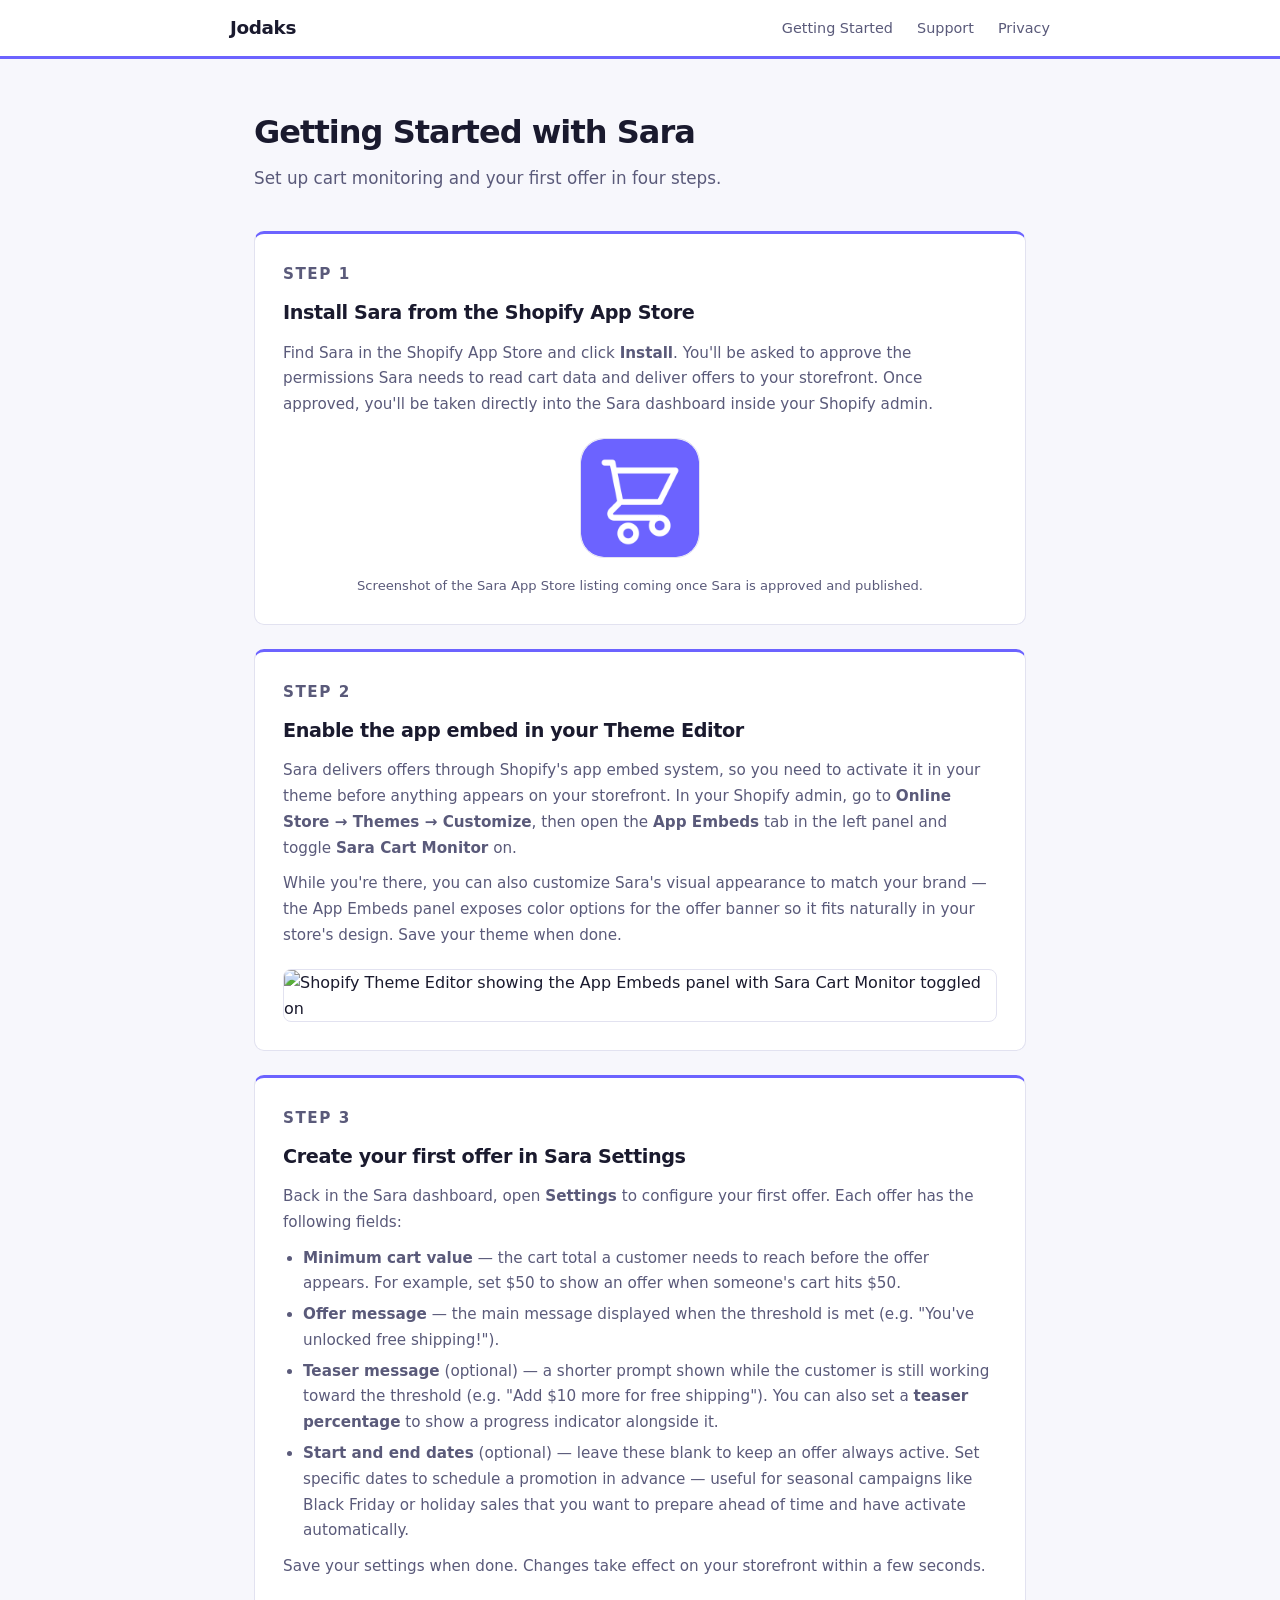
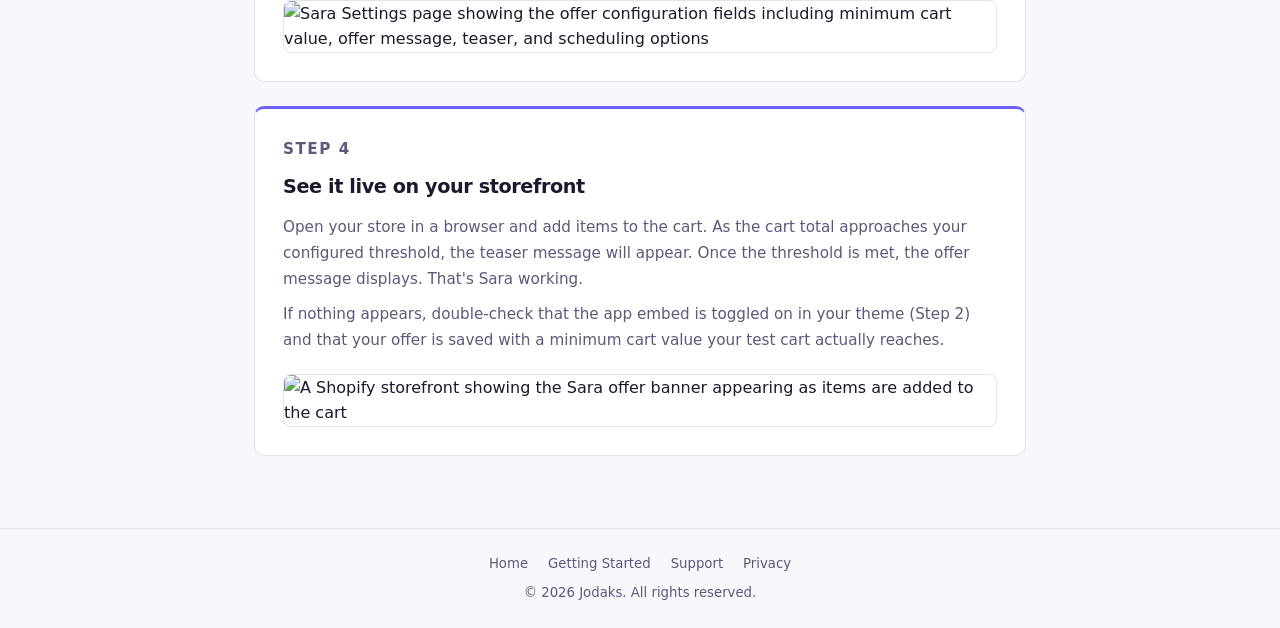
==== getting-started.html @ 85f04c6c "Add Getting Started guide page with nav links across all pages" ====
<!DOCTYPE html>
<html lang="en">
<head>
  <meta charset="UTF-8" />
  <meta name="viewport" content="width=device-width, initial-scale=1.0" />
  <title>Getting Started with Sara — Jodaks</title>
  <meta name="description" content="Step-by-step guide to installing and configuring Sara, the Shopify cart monitoring app by Jodaks." />
  <link rel="stylesheet" href="style.css" />
  <style>
    .step-number {
      font-size: 0.75rem;
      font-weight: 600;
      letter-spacing: 0.1em;
      text-transform: uppercase;
      color: var(--accent);
      margin-bottom: 0.4rem;
    }

    .step-card {
      background: var(--surface);
      border: 1px solid var(--border);
      border-top: 3px solid var(--accent);
      border-radius: var(--radius);
      padding: 1.75rem;
      margin-bottom: 1.5rem;
    }

    .step-card h2 {
      font-size: 1.2rem;
      font-weight: 700;
      letter-spacing: -0.02em;
      margin-bottom: 0.75rem;
    }

    .step-card p {
      color: var(--text-muted);
      font-size: 0.95rem;
      line-height: 1.7;
      margin-bottom: 0.6rem;
    }

    .step-card p:last-of-type {
      margin-bottom: 0;
    }

    .step-card ul {
      color: var(--text-muted);
      font-size: 0.95rem;
      line-height: 1.7;
      padding-left: 1.25rem;
      margin-bottom: 0.6rem;
    }

    .step-card li {
      margin-bottom: 0.3rem;
    }

    .step-screenshot {
      display: block;
      width: 100%;
      margin-top: 1.25rem;
      border-radius: calc(var(--radius) - 2px);
      border: 1px solid var(--border);
    }
  </style>
</head>
<body>

  <nav>
    <div class="nav-inner">
      <a href="index.html" class="nav-brand">Jodaks</a>
      <ul class="nav-links">
        <li><a href="getting-started.html">Getting Started</a></li>
        <li><a href="support.html">Support</a></li>
        <li><a href="privacy.html">Privacy</a></li>
      </ul>
    </div>
  </nav>

  <main>
    <div class="page-header">
      <h1>Getting Started with Sara</h1>
      <p>Set up cart monitoring and your first offer in four steps.</p>
    </div>

    <!-- Step 1 -->
    <div class="step-card">
      <p class="step-number">Step 1</p>
      <h2>Install Sara from the Shopify App Store</h2>
      <p>Find Sara in the Shopify App Store and click <strong>Install</strong>. You'll be asked to approve the permissions Sara needs to read cart data and deliver offers to your storefront. Once approved, you'll be taken directly into the Sara dashboard inside your Shopify admin.</p>
      <figure style="margin-top: 1.25rem; text-align: center;">
        <img src="sara-icon.png" alt="Sara app icon" style="width: 120px; height: 120px; border-radius: 24px; border: 1px solid var(--border);" />
        <figcaption style="margin-top: 0.6rem; font-size: 0.82rem; color: var(--text-muted);">Screenshot of the Sara App Store listing coming once Sara is approved and published.</figcaption>
      </figure>
    </div>

    <!-- Step 2 -->
    <div class="step-card">
      <p class="step-number">Step 2</p>
      <h2>Enable the app embed in your Theme Editor</h2>
      <p>Sara delivers offers through Shopify's app embed system, so you need to activate it in your theme before anything appears on your storefront. In your Shopify admin, go to <strong>Online Store → Themes → Customize</strong>, then open the <strong>App Embeds</strong> tab in the left panel and toggle <strong>Sara Cart Monitor</strong> on.</p>
      <p>While you're there, you can also customize Sara's visual appearance to match your brand — the App Embeds panel exposes color options for the offer banner so it fits naturally in your store's design. Save your theme when done.</p>
      <img class="step-screenshot" src="images/step-2-app-embed.png" alt="Shopify Theme Editor showing the App Embeds panel with Sara Cart Monitor toggled on" />
    </div>

    <!-- Step 3 -->
    <div class="step-card">
      <p class="step-number">Step 3</p>
      <h2>Create your first offer in Sara Settings</h2>
      <p>Back in the Sara dashboard, open <strong>Settings</strong> to configure your first offer. Each offer has the following fields:</p>
      <ul>
        <li><strong>Minimum cart value</strong> — the cart total a customer needs to reach before the offer appears. For example, set $50 to show an offer when someone's cart hits $50.</li>
        <li><strong>Offer message</strong> — the main message displayed when the threshold is met (e.g. "You've unlocked free shipping!").</li>
        <li><strong>Teaser message</strong> (optional) — a shorter prompt shown while the customer is still working toward the threshold (e.g. "Add $10 more for free shipping"). You can also set a <strong>teaser percentage</strong> to show a progress indicator alongside it.</li>
        <li><strong>Start and end dates</strong> (optional) — leave these blank to keep an offer always active. Set specific dates to schedule a promotion in advance — useful for seasonal campaigns like Black Friday or holiday sales that you want to prepare ahead of time and have activate automatically.</li>
      </ul>
      <p>Save your settings when done. Changes take effect on your storefront within a few seconds.</p>
      <img class="step-screenshot" src="images/step-3-settings.png" alt="Sara Settings page showing the offer configuration fields including minimum cart value, offer message, teaser, and scheduling options" />
    </div>

    <!-- Step 4 -->
    <div class="step-card">
      <p class="step-number">Step 4</p>
      <h2>See it live on your storefront</h2>
      <p>Open your store in a browser and add items to the cart. As the cart total approaches your configured threshold, the teaser message will appear. Once the threshold is met, the offer message displays. That's Sara working.</p>
      <p>If nothing appears, double-check that the app embed is toggled on in your theme (Step 2) and that your offer is saved with a minimum cart value your test cart actually reaches.</p>
      <img class="step-screenshot" src="images/step-4-storefront.png" alt="A Shopify storefront showing the Sara offer banner appearing as items are added to the cart" />
    </div>

  </main>

  <footer>
    <div class="footer-inner">
      <div class="footer-links">
        <a href="index.html">Home</a>
        <a href="getting-started.html">Getting Started</a>
        <a href="support.html">Support</a>
        <a href="privacy.html">Privacy</a>
      </div>
      <span>&copy; 2026 Jodaks. All rights reserved.</span>
    </div>
  </footer>

</body>
</html>
---- style.css ----
*, *::before, *::after {
  box-sizing: border-box;
  margin: 0;
  padding: 0;
}

:root {
  --bg: #f7f7fc;
  --surface: #ffffff;
  --text: #1a1a2e;
  --text-muted: #5a5a7a;
  --accent: #6c63ff;
  --accent-dark: #574fd6;
  --border: #e2e2f0;
  --radius: 10px;
  --max-width: 820px;
}

html {
  font-size: 16px;
  scroll-behavior: smooth;
}

body {
  font-family: system-ui, -apple-system, BlinkMacSystemFont, "Segoe UI", sans-serif;
  background: var(--bg);
  color: var(--text);
  line-height: 1.6;
  min-height: 100vh;
  display: flex;
  flex-direction: column;
}

a {
  color: var(--accent);
  text-decoration: none;
}

a:hover {
  color: var(--accent-dark);
  text-decoration: underline;
}

/* ── Nav ─────────────────────────────────────────────── */

nav {
  background: var(--surface);
  border-bottom: 3px solid var(--accent);
  padding: 0 1.5rem;
}

.nav-inner {
  max-width: var(--max-width);
  margin: 0 auto;
  display: flex;
  align-items: center;
  justify-content: space-between;
  height: 56px;
}

.nav-brand {
  font-weight: 700;
  font-size: 1.15rem;
  color: var(--text);
  letter-spacing: -0.02em;
}

.nav-brand:hover {
  color: var(--accent);
  text-decoration: none;
}

.nav-links {
  display: flex;
  gap: 1.5rem;
  list-style: none;
}

.nav-links a {
  color: var(--text-muted);
  font-size: 0.9rem;
}

.nav-links a:hover {
  color: var(--accent);
  text-decoration: none;
}

/* ── Main content ────────────────────────────────────── */

main {
  flex: 1;
  max-width: var(--max-width);
  width: 100%;
  margin: 0 auto;
  padding: 3rem 1.5rem;
}

/* ── Page header (support, privacy) ─────────────────── */

.page-header {
  margin-bottom: 2.5rem;
}

.page-header h1 {
  font-size: 2rem;
  font-weight: 700;
  letter-spacing: -0.03em;
  margin-bottom: 0.4rem;
}

.page-header p {
  color: var(--text-muted);
  font-size: 1.05rem;
}

/* ── Card ────────────────────────────────────────────── */

.card {
  background: var(--surface);
  border: 1px solid var(--border);
  border-top: 3px solid var(--accent);
  border-radius: var(--radius);
  padding: 1.75rem;
  margin-bottom: 1.25rem;
}

/* ── Hero (index) ────────────────────────────────────── */

.hero {
  text-align: center;
  padding: 4rem 0 3rem;
}

.hero-wordmark {
  font-size: 3rem;
  font-weight: 800;
  letter-spacing: -0.05em;
  color: var(--text);
  margin-bottom: 0.75rem;
}

.hero-wordmark span {
  color: var(--accent);
}

.hero-tagline {
  font-size: 1.2rem;
  color: var(--text-muted);
  max-width: 480px;
  margin: 0 auto 2.5rem;
}

/* ── Section heading ─────────────────────────────────── */

.section-label {
  font-size: 0.75rem;
  font-weight: 600;
  letter-spacing: 0.1em;
  text-transform: uppercase;
  color: var(--text-muted);
  margin-bottom: 1rem;
}

/* ── Product card (index) ────────────────────────────── */

.product-card {
  background: var(--surface);
  border: 1px solid var(--border);
  border-top: 3px solid var(--accent);
  border-radius: var(--radius);
  padding: 1.75rem;
  display: flex;
  align-items: flex-start;
  gap: 1.25rem;
}

.product-icon {
  width: 48px;
  height: 48px;
  background: var(--accent);
  border-radius: 12px;
  display: flex;
  align-items: center;
  justify-content: center;
  flex-shrink: 0;
  font-size: 1.4rem;
}

.product-info h2 {
  font-size: 1.2rem;
  font-weight: 700;
  margin-bottom: 0.3rem;
  letter-spacing: -0.02em;
}

.product-info p {
  color: var(--text-muted);
  font-size: 0.95rem;
  margin-bottom: 0.75rem;
}

.product-links {
  display: flex;
  gap: 1rem;
  flex-wrap: wrap;
}

.btn {
  display: inline-block;
  background: var(--accent);
  color: #fff;
  padding: 0.45rem 1rem;
  border-radius: 6px;
  font-size: 0.88rem;
  font-weight: 500;
  transition: background 0.15s;
}

.btn:hover {
  background: var(--accent-dark);
  color: #fff;
  text-decoration: none;
}

.btn-ghost {
  background: transparent;
  color: var(--text-muted);
  border: 1px solid var(--border);
}

.btn-ghost:hover {
  background: var(--bg);
  color: var(--text);
  text-decoration: none;
}

/* ── FAQ (support) ───────────────────────────────────── */

.faq-list {
  display: flex;
  flex-direction: column;
  gap: 0.75rem;
}

details {
  background: var(--surface);
  border: 1px solid var(--border);
  border-top: 3px solid var(--accent);
  border-radius: var(--radius);
  overflow: hidden;
}

details[open] {
  border-color: var(--border);
  border-top-color: var(--accent);
}

summary {
  padding: 1rem 1.25rem;
  font-weight: 600;
  font-size: 0.97rem;
  cursor: pointer;
  list-style: none;
  display: flex;
  justify-content: space-between;
  align-items: center;
  user-select: none;
}

summary::-webkit-details-marker {
  display: none;
}

summary::after {
  content: "+";
  font-size: 1.1rem;
  color: var(--accent);
  font-weight: 400;
  flex-shrink: 0;
  margin-left: 1rem;
}

details[open] summary::after {
  content: "−";
}

.faq-answer {
  padding: 0 1.25rem 1.1rem;
  color: var(--text-muted);
  font-size: 0.95rem;
  line-height: 1.65;
}

/* ── Contact block (support) ─────────────────────────── */

.contact-block {
  display: flex;
  align-items: center;
  gap: 0.75rem;
  flex-wrap: wrap;
}

.contact-icon {
  font-size: 1.3rem;
}

/* ── Privacy policy ──────────────────────────────────── */

.policy-section {
  margin-bottom: 2rem;
}

.policy-section h2 {
  font-size: 1.1rem;
  font-weight: 700;
  margin-bottom: 0.6rem;
  letter-spacing: -0.01em;
}

.policy-section p,
.policy-section li {
  color: var(--text-muted);
  font-size: 0.95rem;
  line-height: 1.7;
  margin-bottom: 0.5rem;
}

.policy-section ul {
  padding-left: 1.25rem;
}

.policy-section ul li {
  margin-bottom: 0.25rem;
}

.policy-meta {
  font-size: 0.83rem;
  color: var(--text-muted);
  margin-bottom: 2rem;
}

/* ── Footer ──────────────────────────────────────────── */

footer {
  border-top: 1px solid var(--border);
  padding: 1.5rem;
  text-align: center;
  font-size: 0.83rem;
  color: var(--text-muted);
}

.footer-inner {
  max-width: var(--max-width);
  margin: 0 auto;
  display: flex;
  flex-direction: column;
  gap: 0.5rem;
  align-items: center;
}

.footer-links {
  display: flex;
  gap: 1.25rem;
  flex-wrap: wrap;
  justify-content: center;
}

.footer-links a {
  color: var(--text-muted);
  font-size: 0.83rem;
}

.footer-links a:hover {
  color: var(--accent);
  text-decoration: none;
}

/* ── Mobile ──────────────────────────────────────────── */

@media (max-width: 600px) {
  .hero-wordmark {
    font-size: 2.25rem;
  }

  .hero-tagline {
    font-size: 1.05rem;
  }

  .product-card {
    flex-direction: column;
    gap: 1rem;
  }

  main {
    padding: 2rem 1.25rem;
  }

  .page-header h1 {
    font-size: 1.6rem;
  }
}
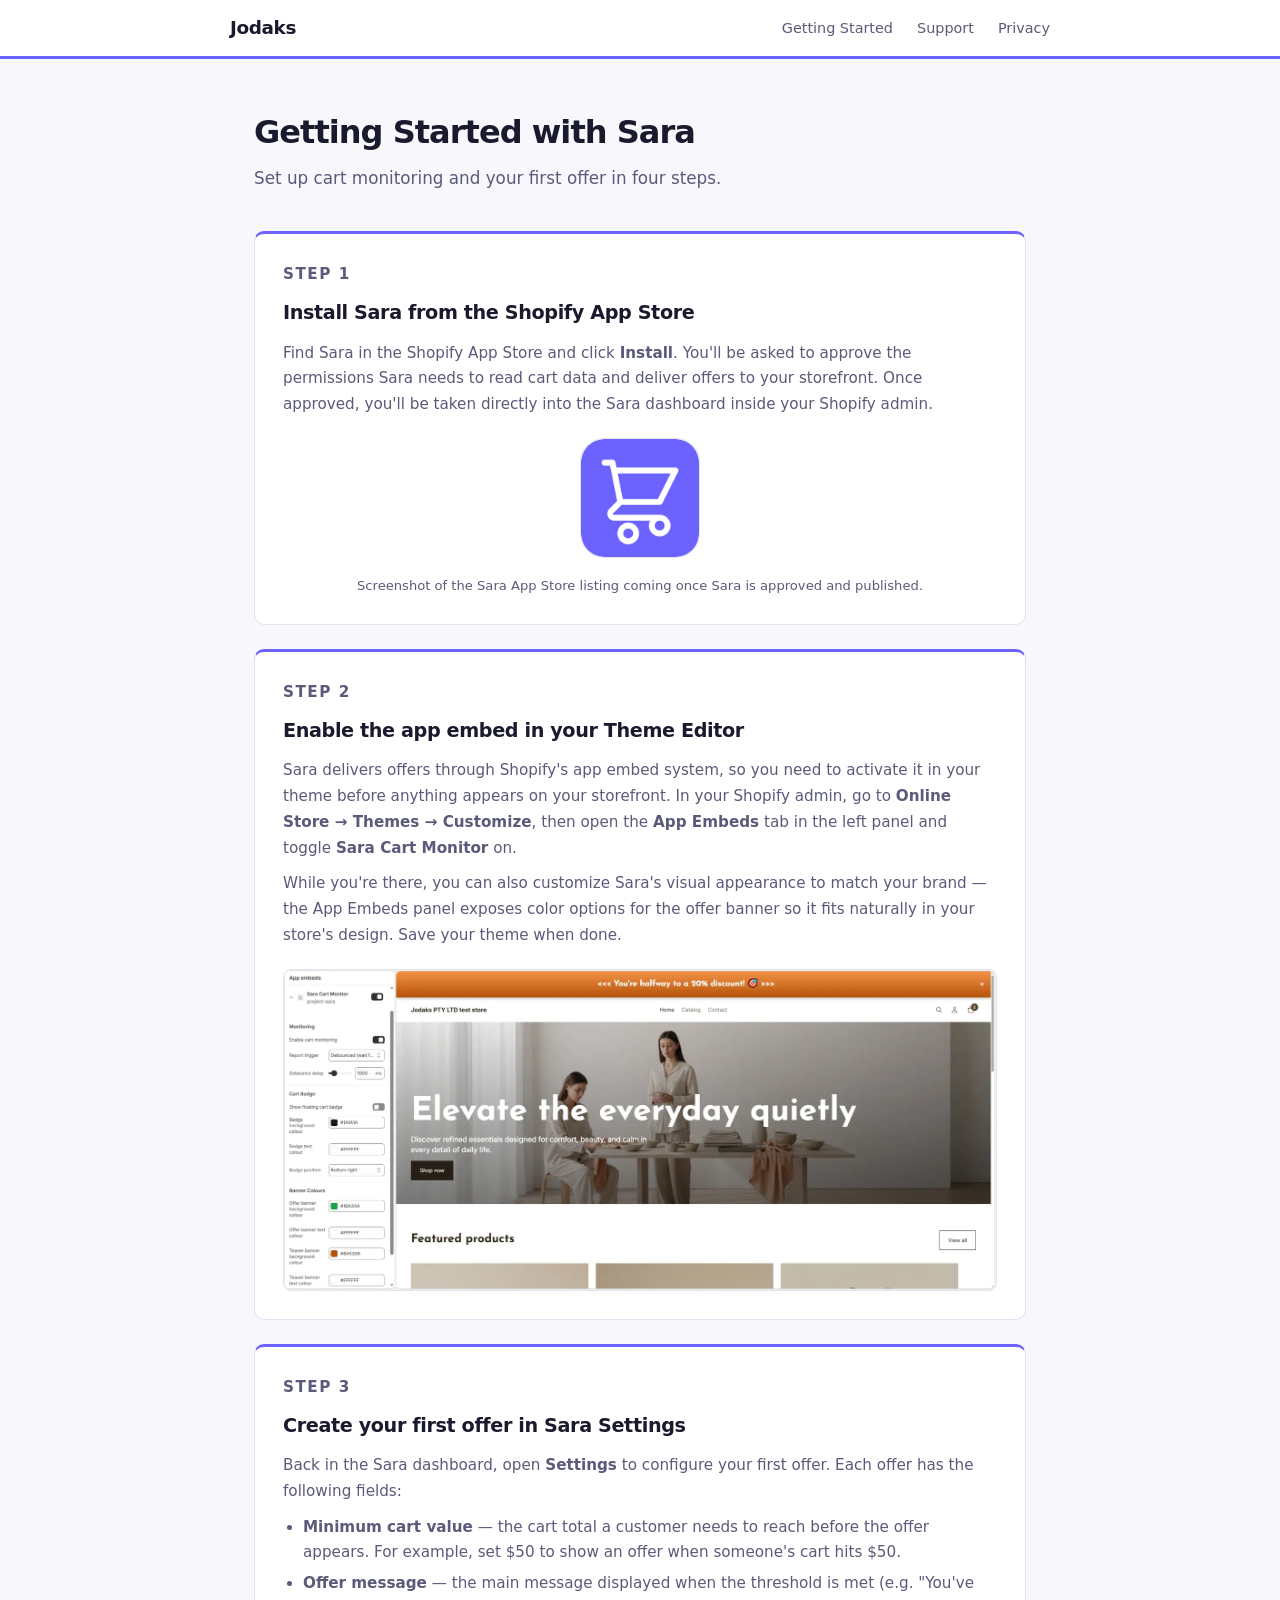
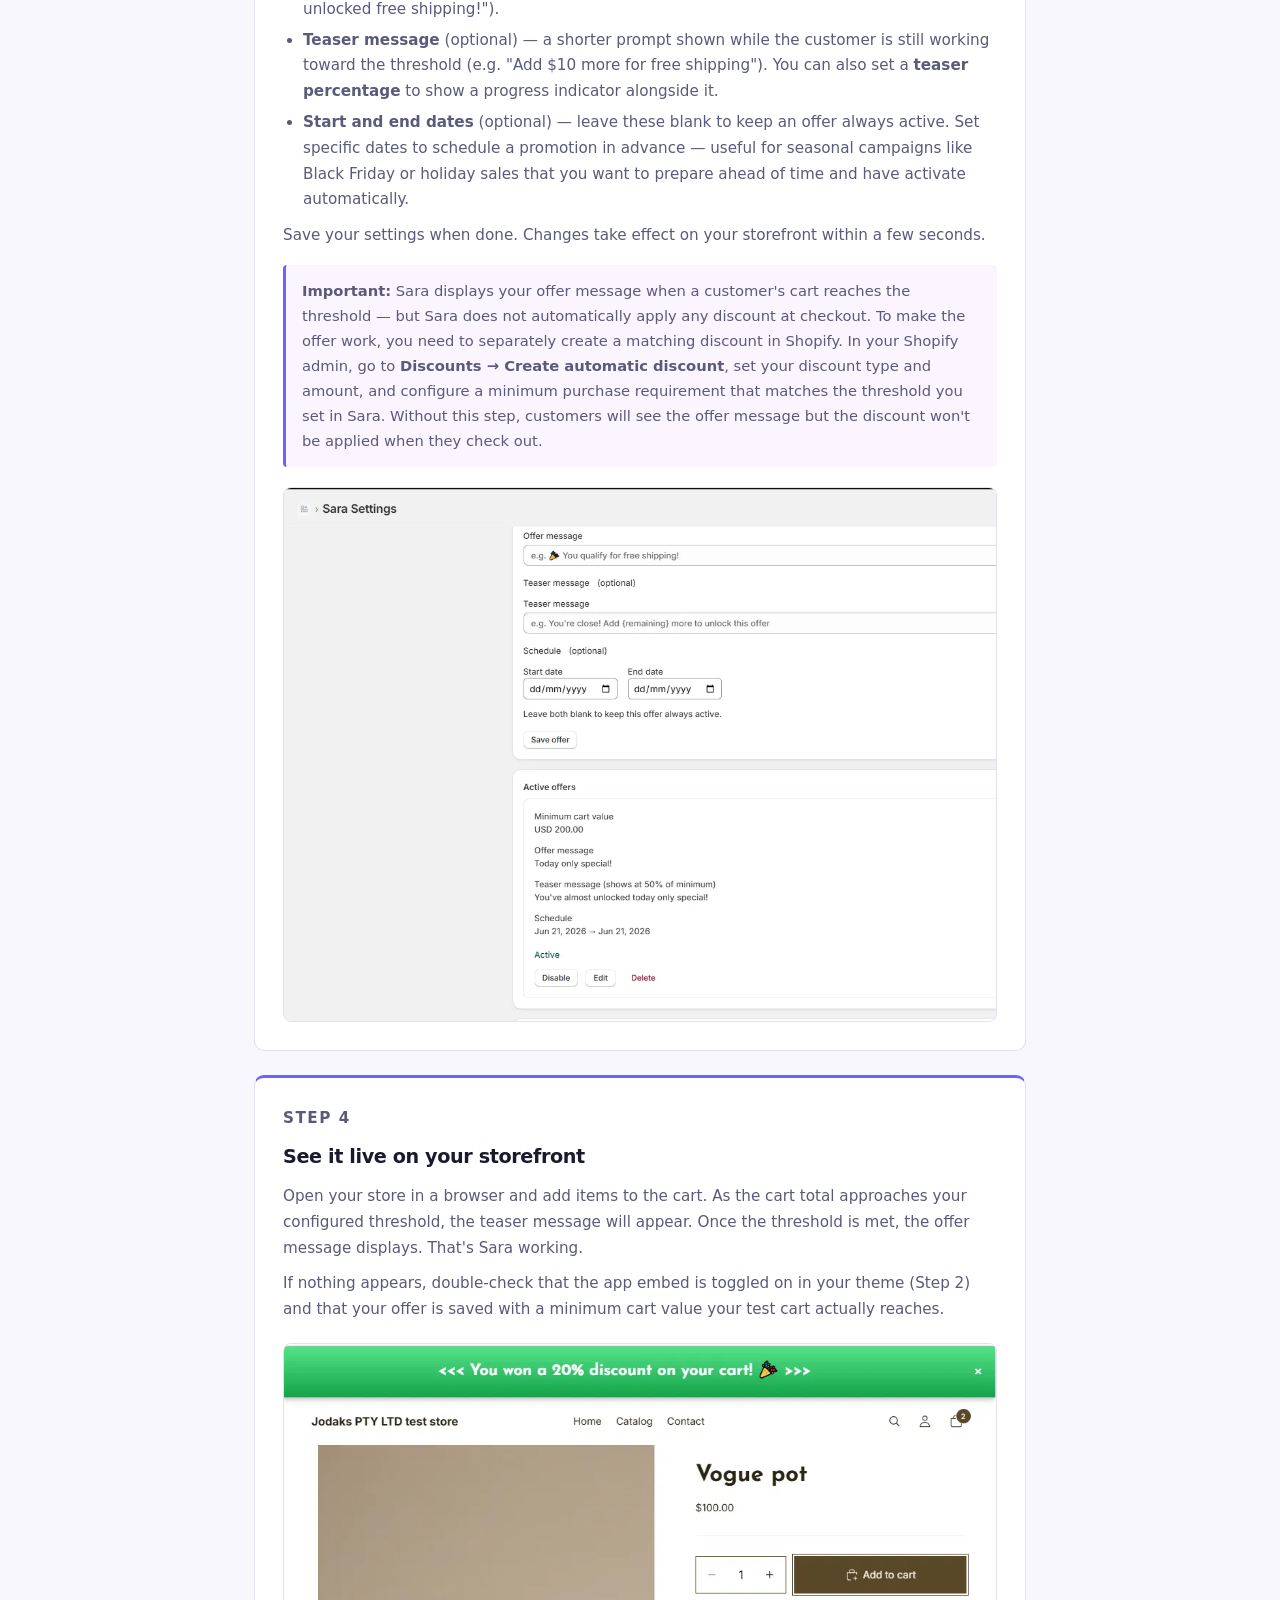
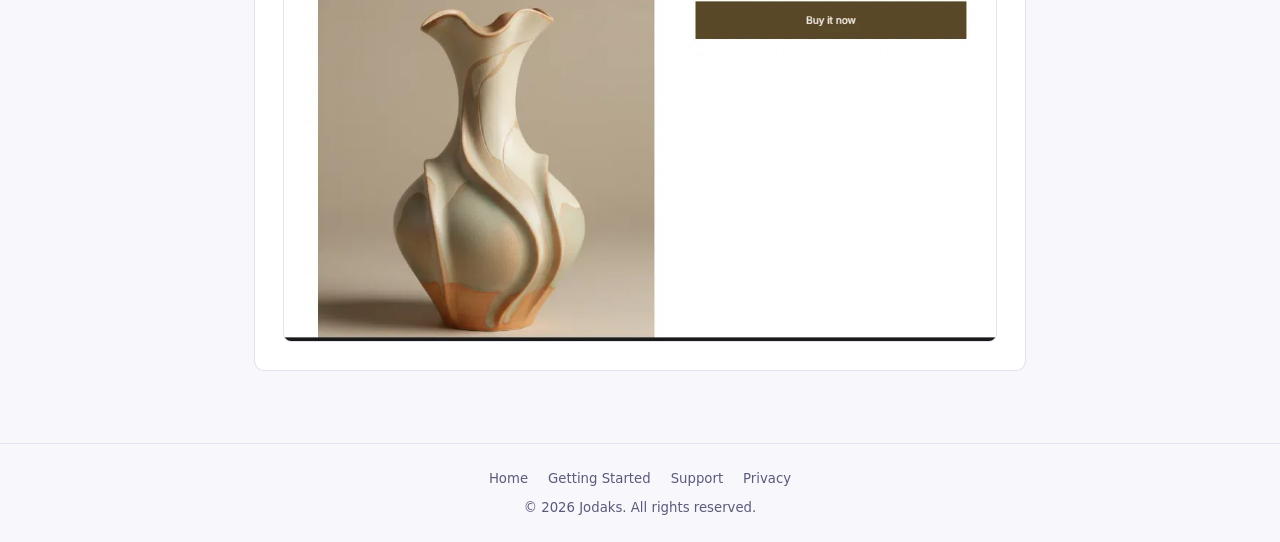
==== commit 3e43da2e: "Clarify that Sara displays offers but merchants must create Shopify discounts separately Adds a call" ====
--- a/getting-started.html
+++ b/getting-started.html
@@ -115,6 +115,9 @@
         <li><strong>Start and end dates</strong> (optional) — leave these blank to keep an offer always active. Set specific dates to schedule a promotion in advance — useful for seasonal campaigns like Black Friday or holiday sales that you want to prepare ahead of time and have activate automatically.</li>
       </ul>
       <p>Save your settings when done. Changes take effect on your storefront within a few seconds.</p>
+      <div style="margin-top: 1rem; padding: 0.85rem 1rem; background: #faf5ff; border-left: 3px solid var(--accent); border-radius: 4px;">
+        <p style="margin: 0; font-size: 0.92rem;"><strong>Important:</strong> Sara displays your offer message when a customer's cart reaches the threshold — but Sara does not automatically apply any discount at checkout. To make the offer work, you need to separately create a matching discount in Shopify. In your Shopify admin, go to <strong>Discounts → Create automatic discount</strong>, set your discount type and amount, and configure a minimum purchase requirement that matches the threshold you set in Sara. Without this step, customers will see the offer message but the discount won't be applied when they check out.</p>
+      </div>
       <img class="step-screenshot" src="images/step-3-settings.png" alt="Sara Settings page showing the offer configuration fields including minimum cart value, offer message, teaser, and scheduling options" />
     </div>
 
